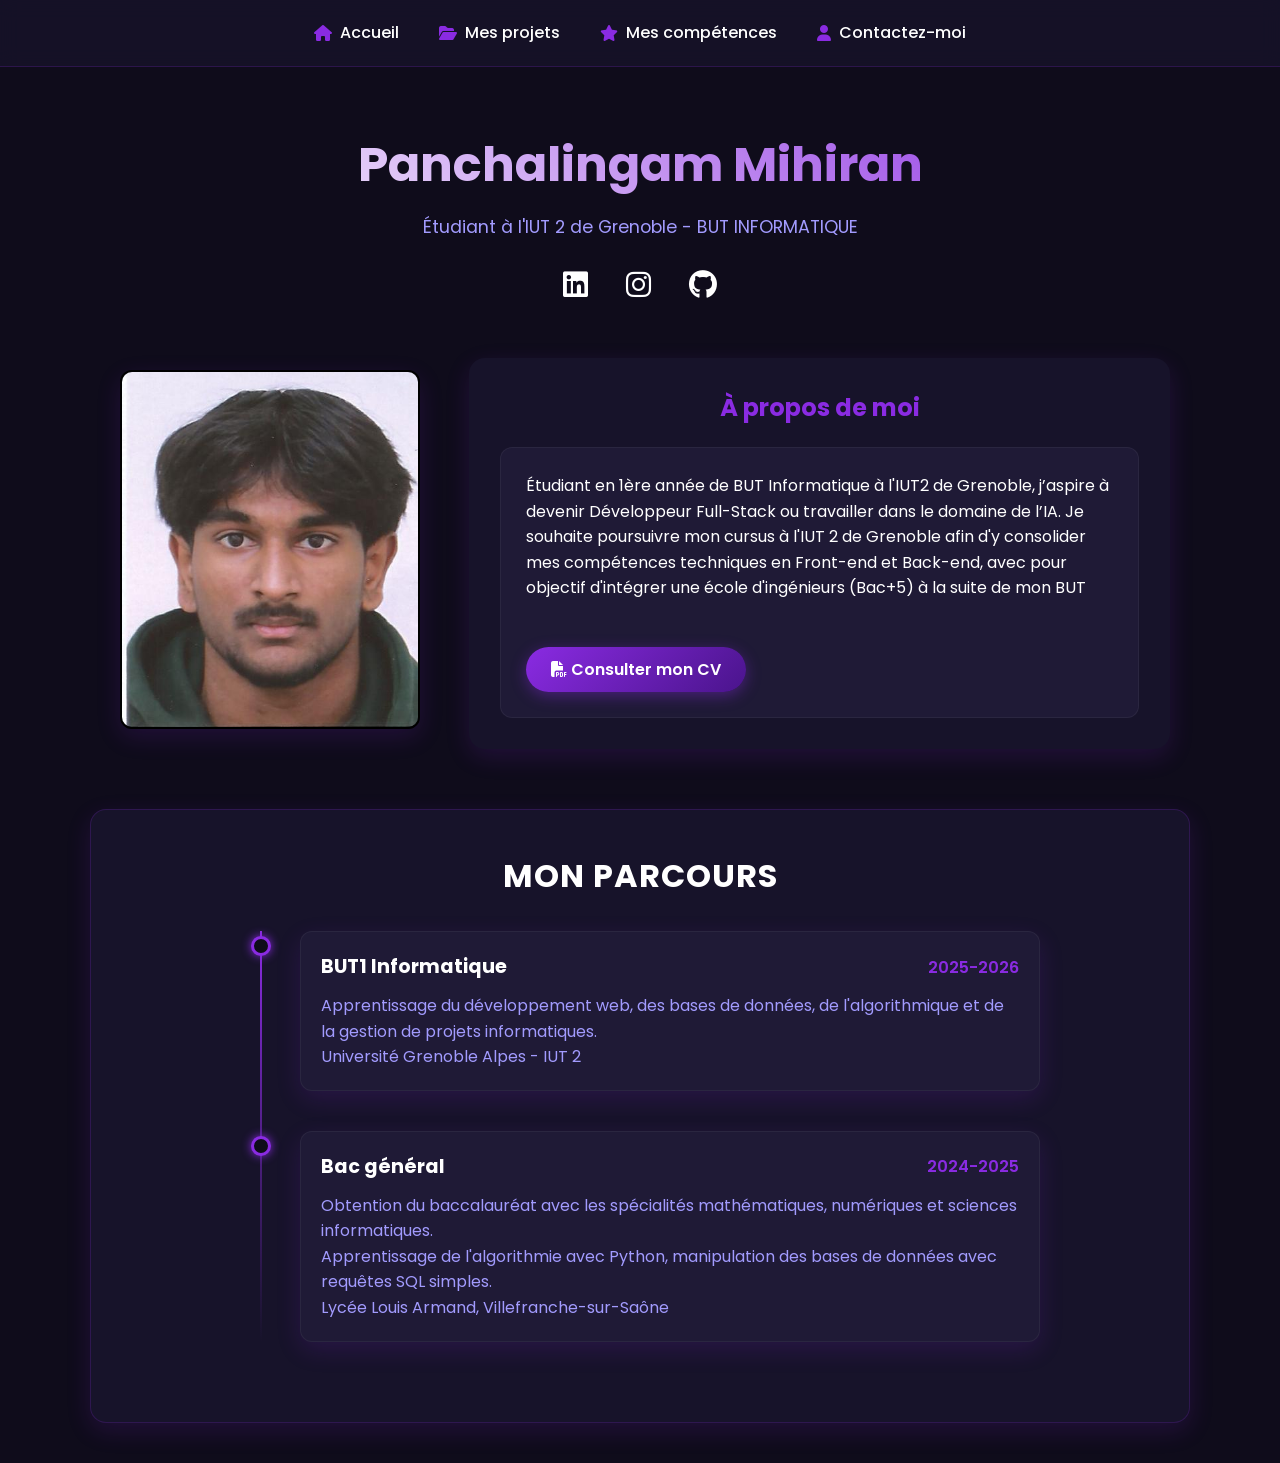
==== index.html @ bd9306a8 "Add files via upload" ====
<!DOCTYPE html>
<html lang="fr">
<head>
    <meta charset="UTF-8">
    <meta name="viewport" content="width=device-width, initial-scale=1.0">
    <title>Accueil | Panchalingam Mihiran</title>
    <link rel="stylesheet" href="https://cdnjs.cloudflare.com/ajax/libs/font-awesome/6.4.0/css/all.min.css">
    <link href="https://fonts.googleapis.com/css2?family=Poppins:wght@300;400;500;600;700&display=swap" rel="stylesheet">
    <link rel="stylesheet" href="Porfolio.css">
</head>
<body>

 <nav class="navbar">
        <ul class="nav-links">
            <li><a href="index.html"><i class="fas fa-home"></i> Accueil</a></li>
            <li><a href="projets.html"><i class="fas fa-folder-open"></i> Mes projets</a></li>
            <li><a href="skill.html"><i class="fas fa-star"></i> Mes compétences</a></li>
            <li><a href="contact.html"><i class="fas fa-user"></i> Contactez-moi</a></li>
        </ul>
    </nav>

    <section id="accueil" class="hero">
        <div class="hero-text">
            <h1>Panchalingam Mihiran</h1>
            <p>Étudiant à l'IUT 2 de Grenoble - BUT INFORMATIQUE</p>
            <div class="social-icons">
                <a href="#"><i class="fab fa-linkedin"></i></a>
                <a href="https://instagram.com/mihiran_pm"><i class="fab fa-instagram"></i></a>
                <a href="https://github.com/Mihiran-Panchalingam" target="_blank" rel="noopener noreferrer" class="social-icon github" title="Mon GitHub">
                <i class="fab fa-github"></i>
    </a>
            </div>
        </div>

        <div class="about-container">
            <div class="profile-pic">
                
                <img src="photo d'identié.jpg" alt="Photo de profil">
            </div>
            <div class="about-box section-bg">
                <h2>À propos de moi</h2>
                <div class="about-content">
                    <p>Étudiant en 1ère année de BUT Informatique à l'IUT2 de Grenoble, j’aspire
                    à devenir Développeur Full-Stack ou travailler dans le domaine de l’IA. Je
                    souhaite poursuivre mon cursus à l'IUT 2 de Grenoble afin d'y consolider
                    mes compétences techniques en Front-end et Back-end, avec pour objectif
                    d'intégrer une école d'ingénieurs (Bac+5) à la suite de mon BUT</p>
                    
                    <br>
            
                   <a href="CV_Mihiran.pdf" target="_blank" rel="noopener noreferrer" class="btn-cv">
                   <i class="fas fa-file-pdf"></i> Consulter mon CV
                   </a>
                </div>
            </div>
        </div>
    </section>

    <section id="parcours" class="section-bg wrapper">
        <h2 class="section-title">MON PARCOURS</h2>
        <div class="timeline">
            <div class="timeline-item">
                <div class="timeline-dot"></div>
                <div class="timeline-content">
                    <div class="timeline-header">
                        <h3>BUT1 Informatique</h3>
                        <span>2025-2026</span>
                    </div>
                    <p>Apprentissage du développement web, des bases de données, de l'algorithmique et de la gestion de projets informatiques.</p>
                    <p>Université Grenoble Alpes - IUT 2</p>
                </div>
            </div>
            <div class="timeline-item">
                <div class="timeline-dot"></div>
                <div class="timeline-content">
                    <div class="timeline-header">
                        <h3>Bac général</h3>
                        <span>2024-2025</span>
                    </div>
                    <p>Obtention du baccalauréat avec les spécialités mathématiques, numériques et sciences informatiques.</p>
                    <p>Apprentissage de l'algorithmie avec Python, manipulation des bases de données avec requêtes SQL simples.</p>
                    <p>Lycée Louis Armand, Villefranche-sur-Saône</p>
                </div>
            </div>
        </div>
    </section>

</body>
</html>
---- Porfolio.css ----
* {
    margin: 0;
    padding: 0;
    box-sizing: border-box;
    font-family: 'Poppins', sans-serif;
}

:root {
    --bg-color: #0f0c1b;       /* Noir profond avec une pointe de bleu/violet */
    --section-bg: #17132a;     /* Cartes sombres (remplace le gris du wireframe) */
    --text-main: #ffffff;      /* Texte principal blanc */
    --text-muted: #a29bfe;     /* Texte secondaire violet clair / gris */
    --primary-color: #8a2be2;   /* Violet Électrique */
    --secondary-color: #4a148c; /* Violet Foncé */
    --accent-color: #00f2fe;    /* touche de cyan pour les liens */
    --shadow-glow: 0 8px 25px rgba(138, 43, 226, 0.15); /* Lueur violette */
}

html {
    scroll-behavior: smooth;
}

body {
    background-color: var(--bg-color);
    color: var(--text-main);
    line-height: 1.6;
}

a {
    text-decoration: none;
    color: inherit;
}

/* --- UTILITAIRES --- */
.wrapper {
    max-width: 1100px;
    margin: 40px auto;
    padding: 40px;
    border-radius: 16px;
    border: 1px solid rgba(138, 43, 226, 0.2); /* Bordure violette discrète */
}

.section-bg {
    background-color: var(--section-bg);
    box-shadow: var(--shadow-glow);
}

.section-title {
    text-align: center;
    font-size: 2rem;
    margin-bottom: 30px;
    color: var(--text-main);
    text-transform: uppercase;
    font-weight: 700;
    letter-spacing: 1px;
}

.section-subtitle {
    text-align: center;
    margin-top: -20px;
    margin-bottom: 40px;
    color: var(--text-muted);
}

/* --- NAVBAR --- */
.navbar {
    background: rgba(23, 19, 42, 0.8);
    backdrop-filter: blur(10px); 
    padding: 20px 0;
    position: sticky;
    top: 0;
    z-index: 1000;
    border-bottom: 1px solid rgba(138, 43, 226, 0.2);
}

.nav-links {
    display: flex;
    justify-content: center;
    list-style: none;
    gap: 40px;
}

.nav-links a {
    font-weight: 500;
    color: var(--text-main);
    transition: all 0.3s ease;
    display: flex;
    align-items: center;
    gap: 8px;
}

.nav-links a i {
    color: var(--primary-color);
}

.nav-links a:hover {
    color: var(--primary-color);
    text-shadow: 0 0 10px var(--primary-color);
}

/* --- ACCUEIL --- */
.hero {
    max-width: 1100px;
    margin: 60px auto;
    padding: 0 20px;
}

.hero-text {
    text-align: center;
    margin-bottom: 50px;
}

.hero-text h1 {
    font-size: 3rem;
    color: var(--text-main);
    background: linear-gradient(45deg, #ffffff, var(--primary-color));
    -webkit-background-clip: text;
    -webkit-text-fill-color: transparent; 
}

.hero-text p {
    color: var(--text-muted);
    font-size: 1.1rem;
    margin-top: 10px;
}

.social-icons {
    margin-top: 20px;
    font-size: 1.8rem;
}

.social-icons a {
    margin: 0 15px;
    color: var(--text-main);
    transition: all 0.3s;
}

.social-icons a:hover {
    color: var(--primary-color);
    transform: translateY(-5px);
    display: inline-block;
    filter: drop-shadow(0 0 8px var(--primary-color));
}

.about-container {
   
    display: flex;
    gap: 40px;
    align-items: center;
    
}

.about-container:hover {
    border-color: rgba(79, 172, 254, 0.3); 
    background: rgba(21, 17, 35, 0.5); 
    box-shadow: 0 4px 30px rgba(138, 43, 226, 0.1); 
}

.profile-pic {
    flex: 1;
    text-align: center;
}



.profile-pic img {
    width: 100%;
    max-width: 300px;
    border-radius: 12px;
    border: 2px solid black;
    box-shadow: var(--shadow-glow);
}

.about-box {
    flex: 2;
    padding: 30px;
    border-radius: 16px;
    border: 1px solid transparent;
    transition: box-shadow 0.4s ease, border-color 0.4s ease, transform 0.4s ease;
}

.about-box:hover{
    transform: translateY(-5px);
    border-color: rgba(138, 43, 226, 0.4);
    box-shadow: 0 8px 25px rgba(138, 43, 226, 0.15);
}

.about-box h2 {
    margin-bottom: 20px;
    text-align: center;
    color: var(--primary-color);
}

.about-content {
    background: #1f1a36; 
    padding: 25px;
    border-radius: 12px;
    border: 1px solid rgba(255, 255, 255, 0.05);
}

.about-content p strong {
    color: var(--primary-color);
}

.btn-cv {
    display: inline-block;
    margin-top: 20px;
    color: var(--text-main);
    background: linear-gradient(135deg, var(--primary-color), var(--secondary-color));
    padding: 10px 25px;
    border-radius: 30px;
    font-weight: 600;
    transition: transform 0.3s, box-shadow 0.3s;
    box-shadow: 0 4px 15px rgba(138, 43, 226, 0.4);
}

.btn-cv:hover {
    transform: translateY(-2px);
    box-shadow: 0 6px 20px rgba(138, 43, 226, 0.6);
    text-decoration: none;
}

/* --- PARCOURS (TIMELINE) --- */
.timeline {
    position: relative;
    max-width: 800px;
    margin: 0 auto;
}

.timeline::before {
    content: '';
    position: absolute;
    left: 20px;
    top: 0;
    height: 100%;
    width: 2px;
    background: linear-gradient(to bottom, var(--primary-color), transparent);
}

.timeline-item {
    position: relative;
    padding-left: 60px;
    margin-bottom: 40px;
}

.timeline-dot {
    position: absolute;
    left: 11px;
    top: 5px;
    width: 20px;
    height: 20px;
    background: var(--bg-color);
    border: 3px solid var(--primary-color);
    border-radius: 50%;
    box-shadow: 0 0 10px var(--primary-color);

}

.timeline-content {
    background: #1f1a36;
    padding: 20px;
    border-radius: 12px;
    box-shadow: var(--shadow-glow);
    border: 1px solid rgba(255, 255, 255, 0.05);
    transition: transform 0.3s ease, box-shadow 0.3s ease, border-color 0.3s ease;

}

.timeline-item:hover .timeline-content {
    transform: translateY(-5px);
    border-color: rgba(138, 43, 226, 0.4);
    transform: translateY(-5px); 
    box-shadow: 0 10px 25px rgba(138, 43, 226, 0.25); 
}



.timeline-header {
    display: flex;
    justify-content: space-between;
    margin-bottom: 10px;
    align-items: center;
}

.timeline-header h3 {
    font-size: 1.2rem;
    color: var(--text-main);
}

.timeline-header span {
    font-weight: 600;
    color: var(--primary-color);
}

.timeline-content p {
    color: var(--text-muted);
}

/* --- PROJETS --- */
.projects-container {
    display: flex;
    flex-direction: column;
    gap: 40px;
}

.project-card {
   display: flex;
    align-items: center;
    gap: 40px;
    background: #1f1a36;
    padding: 20px;
    border-radius: 12px;
    border: 1px solid rgba(255, 255, 255, 0.05);
    
    /* 👇 ÉLÉMENTS À RAJOUTER / VÉRIFIER 👇 */
   transition: transform 0.3s ease, box-shadow 0.3s ease, border-color 0.3s ease;
}

.project-card:hover {
    transform: translateY(-5px);
    border-color: rgba(138, 43, 226, 0.5); 
    box-shadow: 0 10px 30px rgba(138, 43, 226, 0.25); 
}

.project-card.reverse {
    flex-direction: row-reverse;
}

.project-img {
    flex: 1;
}

.project-img img {
    width: 100%;
    border-radius: 8px;
    border: 1px solid rgba(138, 43, 226, 0.3);
}

.project-info {
    flex: 1;
}

.project-info h3 {
    margin-bottom: 15px;
    font-size: 1.4rem;
    color: var(--primary-color);
}

.project-info p {
    color: var(--text-muted);
}


/* ========================================= */
/*   BADGE DES PROJETS     */
/* ========================================= */

.project-tags {
    display: flex;
    flex-wrap: wrap;
    gap: 10px;
    margin-top: 15px; 
}

/* Style de chaque badge sur la carte */
.p-tag {
    background: rgba(138, 43, 226, 0.15); 
    color: #a29bfe; 
    border: 1px solid rgba(138, 43, 226, 0.4);
    padding: 5px 12px;
    border-radius: 20px; 
    font-size: 0.8rem;
    font-weight: 500;
    letter-spacing: 0.5px;
    transition: all 0.3s ease;
}


.project-card.reverse .project-tags {
    justify-content: flex-start; 
}


.project-card:hover .p-tag {
    border-color: #4facfe;
    color: var(--text-main); 
}



/* --- COMPETENCES --- */


/* ========================================= */
/* COMPÉTENCES GLOBALES */
/* ========================================= */

.global-competences-container {
    display: flex;
    flex-direction: column;
    gap: 25px; 
    margin-bottom: 40px; 
}

.competence-card {
    background: #151123; 
    padding: 25px;
    border-radius: 12px;
    border: 1px solid rgba(255, 255, 255, 0.05);
    display: flex;
    gap: 20px;
    align-items: flex-start; 
    transition: transform 0.3s ease, box-shadow 0.3s ease, border-color 0.3s ease;
}


.comp-icon {
    background-color: var(--text-main); 
    color: var(--bg-color); 
    font-size: 1.1rem;
    font-weight: 700;
    min-width: 50px;
    height: 50px;
    border-radius: 8px;
    display: flex;
    justify-content: center;
    align-items: center;
    flex-shrink: 0; 
}


.comp-content {
    display: flex;
    flex-direction: column;
    gap: 10px;
}

.comp-content h3 {
    color: var(--text-main);
    font-size: 1.25rem;
    margin: 0;
}

.comp-content p {
    color: var(--text-muted);
    font-size: 0.95rem;
    line-height: 1.5;
    margin-bottom: 5px;
}


.comp-tags {
    display: flex;
    flex-wrap: wrap; 
    gap: 10px;
}

.competence-card:hover {
    transform: translateY(-5px);
    border-color: rgba(138, 43, 226, 0.4);
    box-shadow: 0 8px 25px rgba(138, 43, 226, 0.15);
}



.comp-tag {
    gap: 10px;
    background: transparent;
    color: #a29bfe; 
    border: 1px solid rgba(255, 255, 255, 0.1);
    padding: 8px 15px;
    border-radius: 6px;
    font-size: 0.85rem;
    transition: border-color 0.3s ease, color 0.3s ease;
}


.comp-tag:hover {
    border-color: var(--primary-color);
    color: var(--text-main);
}


@media (max-width: 768px) {
    .competence-card {
        flex-direction: column;
        align-items: flex-start;
    }
}



/* ========================================= */
/* SKILL */
/* ========================================= */

.skills-container {
    display: flex;
    justify-content: space-between;
    gap: 25px;
    flex-wrap: wrap; 
}

.skill-box {
    background: #151123; 
    flex: 1;
    min-width: 280px; 
    padding: 30px;
    border-radius: 12px;
    border: 1px solid rgba(255, 255, 255, 0.05);
    box-shadow: 0 4px 15px rgba(0, 0, 0, 0.3);
    transition: transform 0.3s ease, box-shadow 0.3s ease;
}

.skill-box:hover {
    transform: translateY(-5px);
    box-shadow: 0 8px 25px rgba(138, 43, 226, 0.15);
}

.skill-box h3 {
    margin-bottom: 25px;
    color: var(--text-main);
    text-align: center;
    font-size: 1.4rem;
}


.skill-item {
    margin-bottom: 22px;
}


.skill-info {
    display: flex;
    justify-content: space-between;
    align-items: center;
    margin-bottom: 8px;
    font-size: 0.95rem;
    color: var(--text-main);
}


.skill-percent {
    color: #4facfe; 
    font-weight: 600;
}

.progress-bar {
    width: 100%;
    height: 8px;
    background-color: #2a2344; 
    border-radius: 10px;
    overflow: hidden;
}

/
.progress-fill {
    height: 100%;
    background: linear-gradient(90deg, #4facfe, #8a2be2);
    border-radius: 10px;
    
    /* Animation de 0% à la largeur définie */
    animation: growBar 1.5s ease-out forwards;
}


@keyframes growBar {
    from { width: 0%; }
}

/* --- CONTACT --- */
.contact-section {
    border: 2px solid var(--primary-color) !important; 
    box-shadow: 0 0 30px rgba(138, 43, 226, 0.3);
}

.contact-container {
    display: flex;
    gap: 40px;
    background: #1f1a36;
    padding: 30px;
    border-radius: 12px;
}

.contact-info {
    flex: 1;
    display: flex;
    flex-direction: column;
    justify-content: center;
    gap: 25px;
}

.info-item {
    display: flex;
    align-items: center;
    gap: 15px;
}

.info-item i {
    font-size: 1.8rem;
    color: var(--primary-color);
}

.info-item h4 {
    text-transform: uppercase;
    font-size: 0.9rem;
    color: var(--text-muted);
}

.contact-socials {
    margin-top: 10px;
    font-size: 2.2rem;
}

.contact-socials a {
    margin-right: 20px;
    color: var(--text-main);
    transition: color 0.3s;
}

.contact-socials a:hover {
    color: var(--primary-color);
    filter: drop-shadow(0 0 8px var(--primary-color));
}

.contact-form {
    flex: 2;
}

.input-group {
    display: flex;
    gap: 20px;
}

.input-field {
    width: 100%;
    margin-bottom: 20px;
}

.input-field label {
    display: block;
    margin-bottom: 8px;
    font-weight: 500;
    color: var(--text-muted);
}

.input-field input, .input-field textarea {
    width: 100%;
    padding: 12px;
    background: var(--bg-color);
    border: 1px solid rgba(138, 43, 226, 0.3);
    border-radius: 6px;
    color: var(--text-main);
    font-family: inherit;
    outline: none;
    transition: border-color 0.3s;
}

.input-field input:focus, .input-field textarea:focus {
    border-color: var(--primary-color);
    box-shadow: 0 0 10px rgba(138, 43, 226, 0.3);
}

.submit-btn {
    background: linear-gradient(135deg, var(--primary-color), var(--secondary-color));
    color: var(--text-main);
    border: none;
    padding: 12px 30px;
    border-radius: 6px;
    cursor: pointer;
    font-weight: 600;
    transition: all 0.3s;
    box-shadow: 0 4px 15px rgba(138, 43, 226, 0.4);
}

.submit-btn:hover {
    transform: translateY(-2px);
    box-shadow: 0 6px 20px rgba(138, 43, 226, 0.7);
}

/* ========================================= */
/*             POP-UP (MODAL)                */
/* ========================================= */

.modal {
    display: none; 
    position: fixed;
    z-index: 2000; 
    left: 0;
    top: 0;
    width: 100%;
    height: 100%;
    background-color: rgba(15, 12, 27, 0.85); 
    backdrop-filter: blur(5px); 
    align-items: center;
    justify-content: center;
    overflow-y: auto;
}

.modal-content {
    background-color: #1f1a36; 
    padding: 30px;
    border-radius: 12px;
    
    
    width: 95%; 
    max-width: 1100px; 
    
    
    height: auto; 
    
    
    border: 1px solid var(--primary-color);
    box-shadow: 0 0 40px rgba(138, 43, 226, 0.4);
    position: relative;
    animation: modalFadeIn 0.4s ease-out;
}


.close-modal {
    color: var(--text-muted);
    position: absolute;
    top: 15px;
    right: 25px;
    font-size: 35px;
    font-weight: bold;
    cursor: pointer;
    transition: color 0.3s;
}

.close-modal:hover {
    color: var(--primary-color);
}






/* --- POP-UP (MODAL) : GRID --- */
.modal-grid-layout {
    max-width: 850px;
}

#modal-title {
    color: var(--primary-color);
    font-size: 1.6rem; 
    margin-bottom: 20px;
    text-align: center; 
}


.modal-grid {
    display: grid;
    grid-template-columns: 1fr 1fr;
    gap: 25px;
}

/* Design des 4 petites cases intérieures */
.modal-box {
    background-color: #17132a;
    padding: 20px;
    border-radius: 8px;
    border: 1px solid rgba(138, 43, 226, 0.2);
}

.modal-box h4 {
    color: var(--text-main);
    text-align: center;
    font-size: 1rem;
    margin-bottom: 10px;
    font-weight: 500;
}
.modal-box div, 
.modal-box p, 
.modal-box ul li {
    font-size: 0.85rem; 
    line-height: 1.4; 
}

.modal-box ul {
    margin-top: 5px;
    margin-bottom: 5px;
}

.modal-box div {
    color: var(--text-muted);
    font-size: 0.95rem;
    line-height: 1.6;
}



/* Style des badges dans le pop-up */
.modal-tags {
    display: flex;
    flex-wrap: wrap;
    gap: 8px;
    margin-top: 10px;
}

.modal-tag {
    background: rgba(138, 43, 226, 0.1);
    color: #a29bfe;
    border: 1px solid rgba(138, 43, 226, 0.3);
    padding: 6px 12px;
    border-radius: 6px;
    font-size: 0.8rem;
    font-weight: 500;
}


/* --- RESPONSIVE --- */
@media (max-width: 768px) {
    .modal-grid {
        grid-template-columns: 1fr;
    }
}


/* Animation fluide d'apparition du bas vers le haut */
@keyframes modalFadeIn {
    from { 
        opacity: 0; 
        transform: translateY(-30px); 
    }
    to { 
        opacity: 1; 
        transform: translateY(0); 
    }
}



/* --- RESPONSIVE --- */
@media (max-width: 768px) {
    .nav-links {
        flex-direction: column;
        gap: 15px;
        text-align: center;
    }
    
    .about-container, .project-card, .project-card.reverse, .contact-container, .skills-container {
        flex-direction: column;
    }
    
    .timeline::before {
        left: 10px;
    }
    
    .timeline-item {
        padding-left: 40px;
    }
    
    .timeline-dot {
        left: 1px;
    }

    .timeline-header {
        flex-direction: column;
        align-items: flex-start;
        gap: 5px;
    }
    
    .input-group {
        flex-direction: column;
        gap: 0;
    }
}
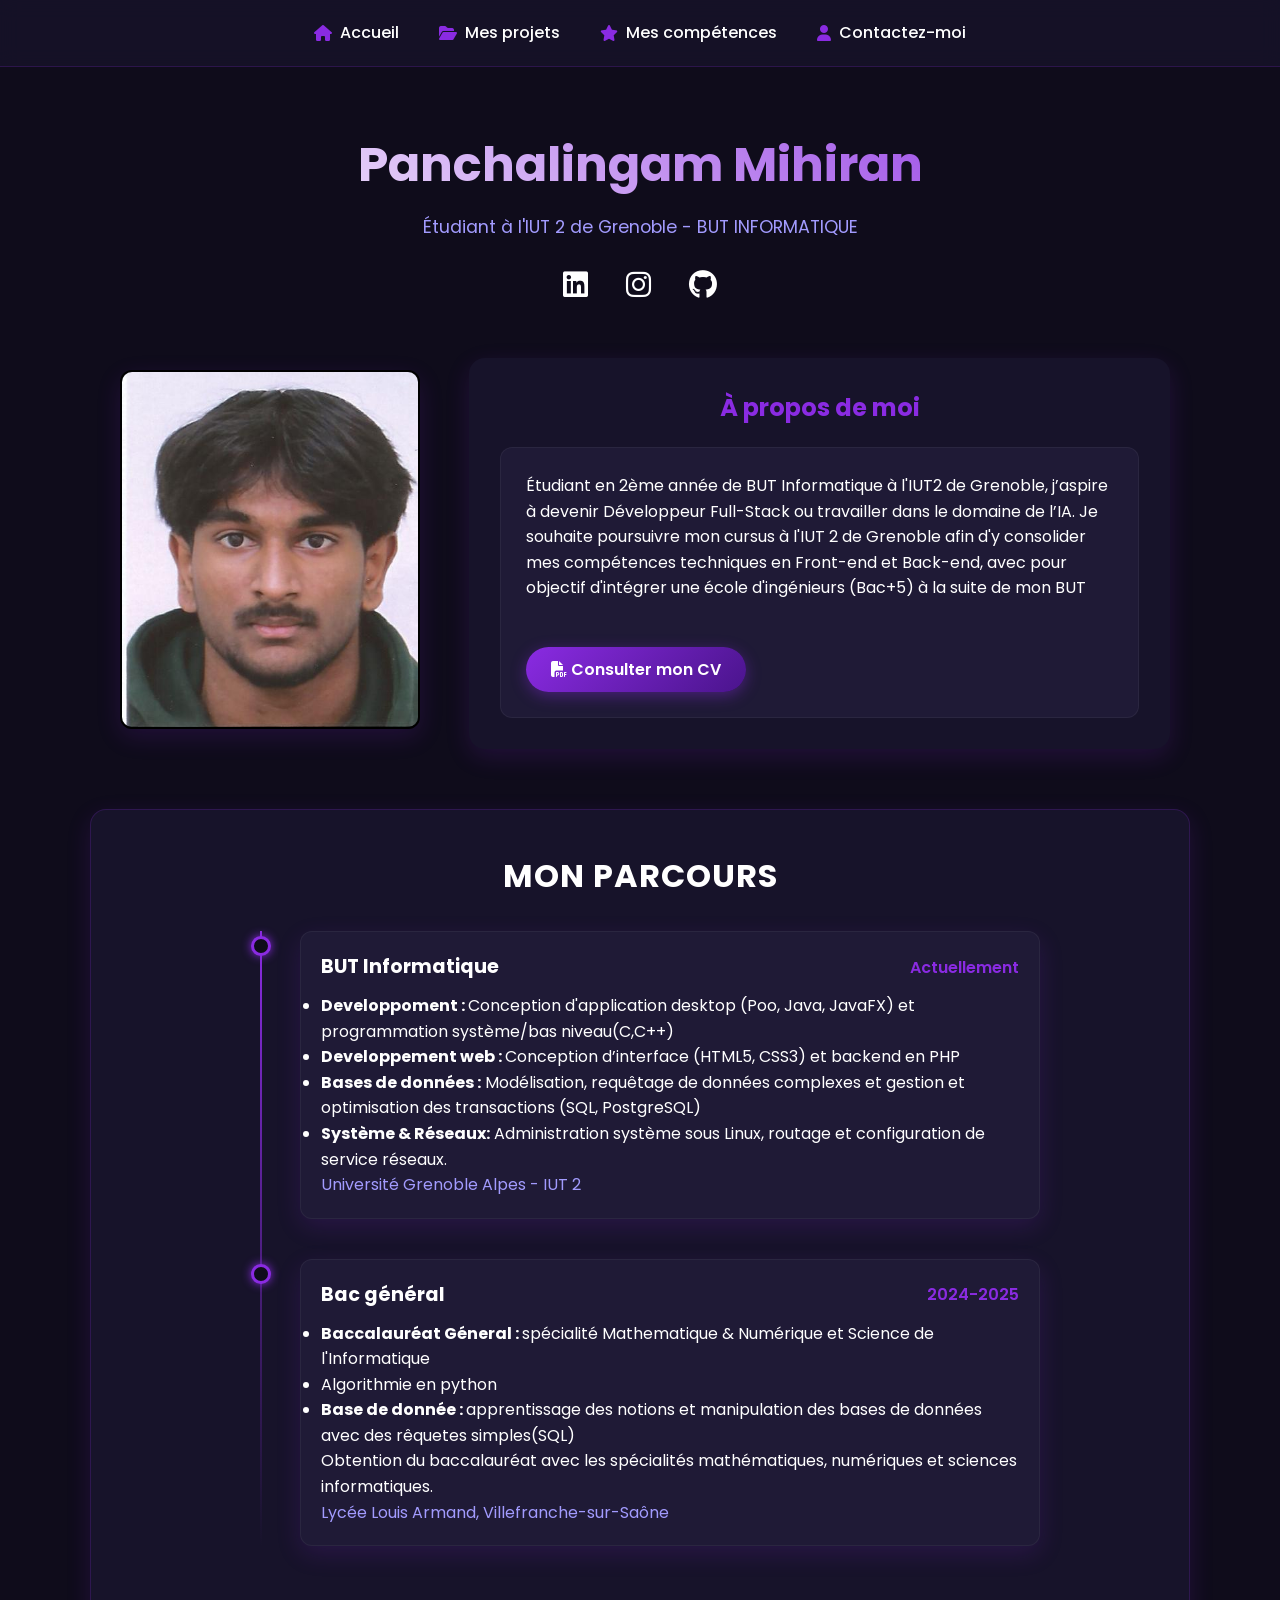
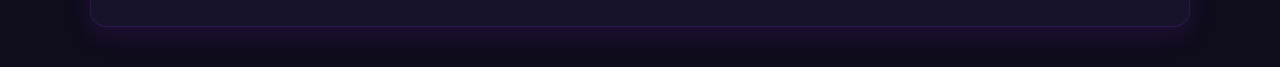
==== commit 6e8bf78a: "Add files via upload" ====
--- a/index.html
+++ b/index.html
@@ -40,7 +40,7 @@
             <div class="about-box section-bg">
                 <h2>À propos de moi</h2>
                 <div class="about-content">
-                    <p>Étudiant en 1ère année de BUT Informatique à l'IUT2 de Grenoble, j’aspire
+                    <p>Étudiant en 2ème année de BUT Informatique à l'IUT2 de Grenoble, j’aspire
                     à devenir Développeur Full-Stack ou travailler dans le domaine de l’IA. Je
                     souhaite poursuivre mon cursus à l'IUT 2 de Grenoble afin d'y consolider
                     mes compétences techniques en Front-end et Back-end, avec pour objectif
@@ -63,10 +63,18 @@
                 <div class="timeline-dot"></div>
                 <div class="timeline-content">
                     <div class="timeline-header">
-                        <h3>BUT1 Informatique</h3>
-                        <span>2025-2026</span>
+                        <h3>BUT Informatique</h3>
+                        <span>Actuellement</span>
                     </div>
-                    <p>Apprentissage du développement web, des bases de données, de l'algorithmique et de la gestion de projets informatiques.</p>
+                    <p>
+                        <ul>
+                            <li><strong>Developpoment : </strong>Conception d'application desktop (Poo, Java, JavaFX) et programmation système/bas niveau(C,C++)</li>
+                            <li><strong>Developpement web : </strong>  Conception d’interface (HTML5, CSS3) et backend en PHP </li>
+                            <li><strong>Bases de données :</strong> Modélisation, requêtage de données complexes et gestion et optimisation des transactions (SQL, PostgreSQL)</li>
+                            <li><strong>Système & Réseaux:</strong> Administration système sous Linux, routage et configuration de service réseaux.</li>
+
+                        </ul>
+                    </p>
                     <p>Université Grenoble Alpes - IUT 2</p>
                 </div>
             </div>
@@ -77,8 +85,12 @@
                         <h3>Bac général</h3>
                         <span>2024-2025</span>
                     </div>
-                    <p>Obtention du baccalauréat avec les spécialités mathématiques, numériques et sciences informatiques.</p>
-                    <p>Apprentissage de l'algorithmie avec Python, manipulation des bases de données avec requêtes SQL simples.</p>
+                    <p>
+                        <ul>
+                            <li><strong>Baccalauréat Géneral : </strong> spécialité Mathematique & Numérique et Science de l'Informatique</li>
+                            <li>Algorithmie en python</li>
+                            <li><strong>Base de donnée : </strong> apprentissage des notions et manipulation des bases de données avec des rêquetes simples(SQL)</li>
+                        </ul>Obtention du baccalauréat avec les spécialités mathématiques, numériques et sciences informatiques.</p>
                     <p>Lycée Louis Armand, Villefranche-sur-Saône</p>
                 </div>
             </div>
--- a/Porfolio.css
+++ b/Porfolio.css
@@ -313,7 +313,7 @@
     border-radius: 12px;
     border: 1px solid rgba(255, 255, 255, 0.05);
     
-    /* 👇 ÉLÉMENTS À RAJOUTER / VÉRIFIER 👇 */
+   
    transition: transform 0.3s ease, box-shadow 0.3s ease, border-color 0.3s ease;
 }
 
@@ -554,19 +554,27 @@
     overflow: hidden;
 }
 
-/
+
 .progress-fill {
     height: 100%;
-    background: linear-gradient(90deg, #4facfe, #8a2be2);
+    background: linear-gradient(90deg, #4facfe, #8a2be2) !important;
     border-radius: 10px;
     
-    /* Animation de 0% à la largeur définie */
+    
+    width: 0%; 
+    
+   
     animation: growBar 1.5s ease-out forwards;
 }
 
-
 @keyframes growBar {
-    from { width: 0%; }
+    from { 
+        width: 0%; 
+    }
+    to { 
+        
+        width: var(--target-width) !important; 
+    }
 }
 
 /* --- CONTACT --- */
